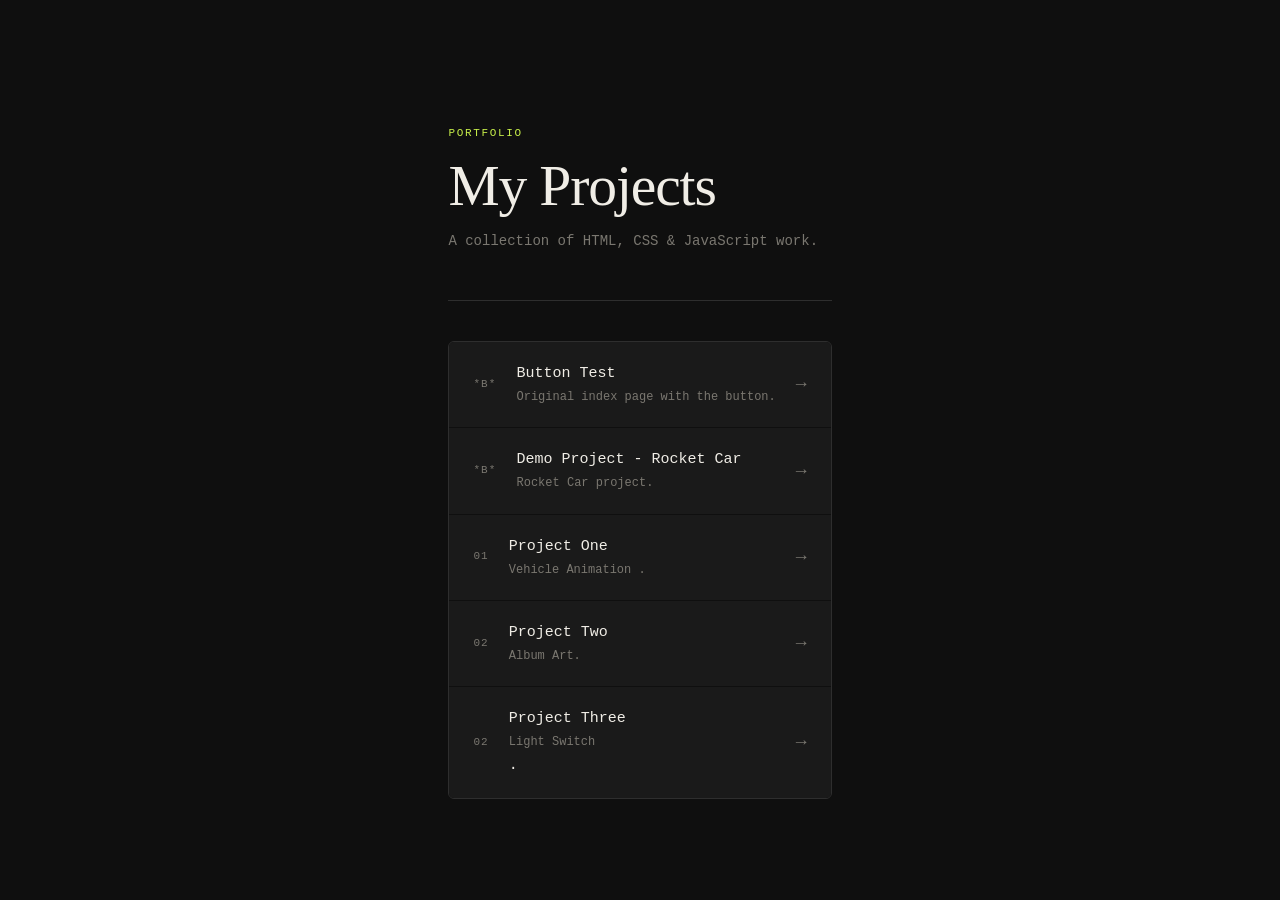
==== index.html @ d283843e "4/28/26" ====
<!DOCTYPE html>
<html lang="en">
<head>
  <meta charset="UTF-8">
  <meta name="viewport" content="width=device-width, initial-scale=1.0">
  <title>My Portfolio</title>
  <link rel="stylesheet" href="style.css">
</head>

<body>
  <main class="container">
    <header class="hero">
      <p class="label">Portfolio</p>
      <h1>My Projects</h1>
      <p class="subtitle">A collection of HTML, CSS &amp; JavaScript work.</p>
    </header>
    <ul class="project-list">
      <li>
        <a href="index-button.html" class="project-card">
          <span class="project-number">*B*</span>
          <span class="project-info">
            <span class="project-title">Button Test</span>
            <span class="project-desc">Original index page with the button.</span>
          </span>
          <span class="arrow">→</span>
        </a>
      </li>
      <li>
        <a href="./projects/rocket-car.html" class="project-card">
          <span class="project-number">*B*</span>
          <span class="project-info">
            <span class="project-title">Demo Project - Rocket Car</span>
            <span class="project-desc">Rocket Car project.</span>
          </span>
          <span class="arrow">→</span>
        </a>
      </li>
      <li>
        <a href="./projects/project-1.html" class="project-card">
          <span class="project-number">01</span>
          <span class="project-info">
            <span class="project-title">Project One</span>
            <span class="project-desc"> Vehicle Animation .</span>
          </span>
          <span class="arrow">→</span>
        </a>
      </li>
      <li>
        <a href="./projects/project-2.html" class="project-card">
          <span class="project-number">02</span>
          <span class="project-info">
            <span class="project-title">Project Two</span>
            <span class="project-desc"> Album Art.</span>
          </span>
          <span class="arrow">→</span>
        </a>
      </li>
      <li>
        <a href="./projects/project-3.html" class="project-card">
          <span class="project-number">02</span>
          <span class="project-info">
            <span class="project-title">Project Three</span>
            <span class="project-desc"> Light Switch </span>.</span>
          </span>
          <span class="arrow">→</span>
        </a>
      </li>    
    </ul>
  </main>
</body>
</html>
---- style.css ----
body {
    background: linear-gradient(135deg, #667eea 0%, #764ba2 100%);
    height: 100vh;
    display: flex;
    justify-content: center;
    align-items: center;
    color: white;
    font-family: 'Segoe UI', sans-serif;
}
#main-card {
    background: rgba(255, 255, 255, 0.1);
    padding: 40px;
    border-radius: 20px;
    backdrop-filter: blur(10px);
    border: 1px solid white;
    text-align: center;
}


/* ── Tokens ─────────────────────────────────────────── */
:root {
  --bg:        #0f0f0f;
  --surface:   #1a1a1a;
  --border:    #2e2e2e;
  --accent:    #c8f04a;
  --text:      #f0ede6;
  --muted:     #7a7770;
  --font-head: 'DM Serif Display', Georgia, serif;
  --font-body: 'DM Mono', 'Courier New', monospace;
  --radius:    6px;
  --max-w:     680px;
}

/* ── Reset ───────────────────────────────────────────── */
*, *::before, *::after { box-sizing: border-box; margin: 0; padding: 0; }

body {
  background: var(--bg);
  color: var(--text);
  font-family: var(--font-body);
  font-size: 15px;
  line-height: 1.6;
  min-height: 100vh;
  padding: 2rem 1.25rem 4rem;
}

/* ── Google Fonts ────────────────────────────────────── */
@import url('https://fonts.googleapis.com/css2?family=DM+Mono:wght@400;500&family=DM+Serif+Display&display=swap');

/* ── Layout ──────────────────────────────────────────── */
.container {
  max-width: var(--max-w);
  margin: 0 auto;
}

/* ── Hero ────────────────────────────────────────────── */
.hero {
  padding: 3.5rem 0 3rem;
  border-bottom: 1px solid var(--border);
  margin-bottom: 2.5rem;
}

.label {
  font-size: 11px;
  letter-spacing: 0.15em;
  text-transform: uppercase;
  color: var(--accent);
  margin-bottom: 0.75rem;
}

h1 {
  font-family: var(--font-head);
  font-size: clamp(2.4rem, 6vw, 3.6rem);
  font-weight: 400;
  line-height: 1.1;
  letter-spacing: -0.02em;
  color: var(--text);
  margin-bottom: 0.75rem;
}

.subtitle {
  color: var(--muted);
  font-size: 14px;
}

/* ── Project list ────────────────────────────────────── */
.project-list {
  list-style: none;
  display: flex;
  flex-direction: column;
  gap: 1px;
  border: 1px solid var(--border);
  border-radius: var(--radius);
  overflow: hidden;
}

.project-card {
  display: flex;
  align-items: center;
  gap: 1.25rem;
  padding: 1.25rem 1.5rem;
  background: var(--surface);
  text-decoration: none;
  color: var(--text);
  transition: background 0.15s ease;
}

.project-card:hover {
  background: #222;
}

.project-card:hover .arrow {
  transform: translateX(4px);
  color: var(--accent);
}

.project-number {
  font-size: 11px;
  color: var(--muted);
  letter-spacing: 0.1em;
  min-width: 2ch;
}

.project-info {
  flex: 1;
  display: flex;
  flex-direction: column;
  gap: 2px;
}

.project-title {
  font-size: 15px;
  font-weight: 500;
  color: var(--text);
}

.project-desc {
  font-size: 12px;
  color: var(--muted);
}

.arrow {
  font-size: 18px;
  color: var(--muted);
  transition: transform 0.15s ease, color 0.15s ease;
}

/* ── Project page ────────────────────────────────────── */
.project-header {
  display: flex;
  align-items: center;
  gap: 1rem;
  padding: 2rem 0 2rem;
  border-bottom: 1px solid var(--border);
  margin-bottom: 2.5rem;
}

.back-btn {
  display: inline-flex;
  align-items: center;
  gap: 6px;
  font-family: var(--font-body);
  font-size: 12px;
  letter-spacing: 0.08em;
  color: var(--muted);
  background: transparent;
  border: 1px solid var(--border);
  border-radius: var(--radius);
  padding: 6px 12px;
  cursor: pointer;
  text-decoration: none;
  transition: border-color 0.15s, color 0.15s;
  white-space: nowrap;
}

.back-btn:hover {
  border-color: var(--accent);
  color: var(--accent);
}

.project-header h1 {
  font-size: clamp(1.5rem, 4vw, 2.2rem);
}

/* ── Output / demo area ──────────────────────────────── */
.demo-area {
  background: var(--surface);
  border: 1px solid var(--border);
  border-radius: var(--radius);
  padding: 2rem;
  margin-bottom: 2rem;
  min-height: 180px;
}

.demo-area p.placeholder {
  color: var(--muted);
  font-size: 13px;
  text-align: center;
  margin-top: 3rem;
}

/* ── Run button ──────────────────────────────────────── */
.run-btn {
  display: inline-flex;
  align-items: center;
  gap: 8px;
  font-family: var(--font-body);
  font-size: 13px;
  letter-spacing: 0.06em;
  color: #0f0f0f;
  background: var(--accent);
  border: none;
  border-radius: var(--radius);
  padding: 10px 20px;
  cursor: pointer;
  transition: opacity 0.15s;
}

.run-btn:hover { opacity: 0.85; }
.run-btn:active { opacity: 0.7; transform: scale(0.98); }

/* ── Output log ──────────────────────────────────────── */
#output {
  margin-top: 1.5rem;
  font-size: 13px;
  color: var(--text);
  white-space: pre-wrap;
  line-height: 1.8;
}
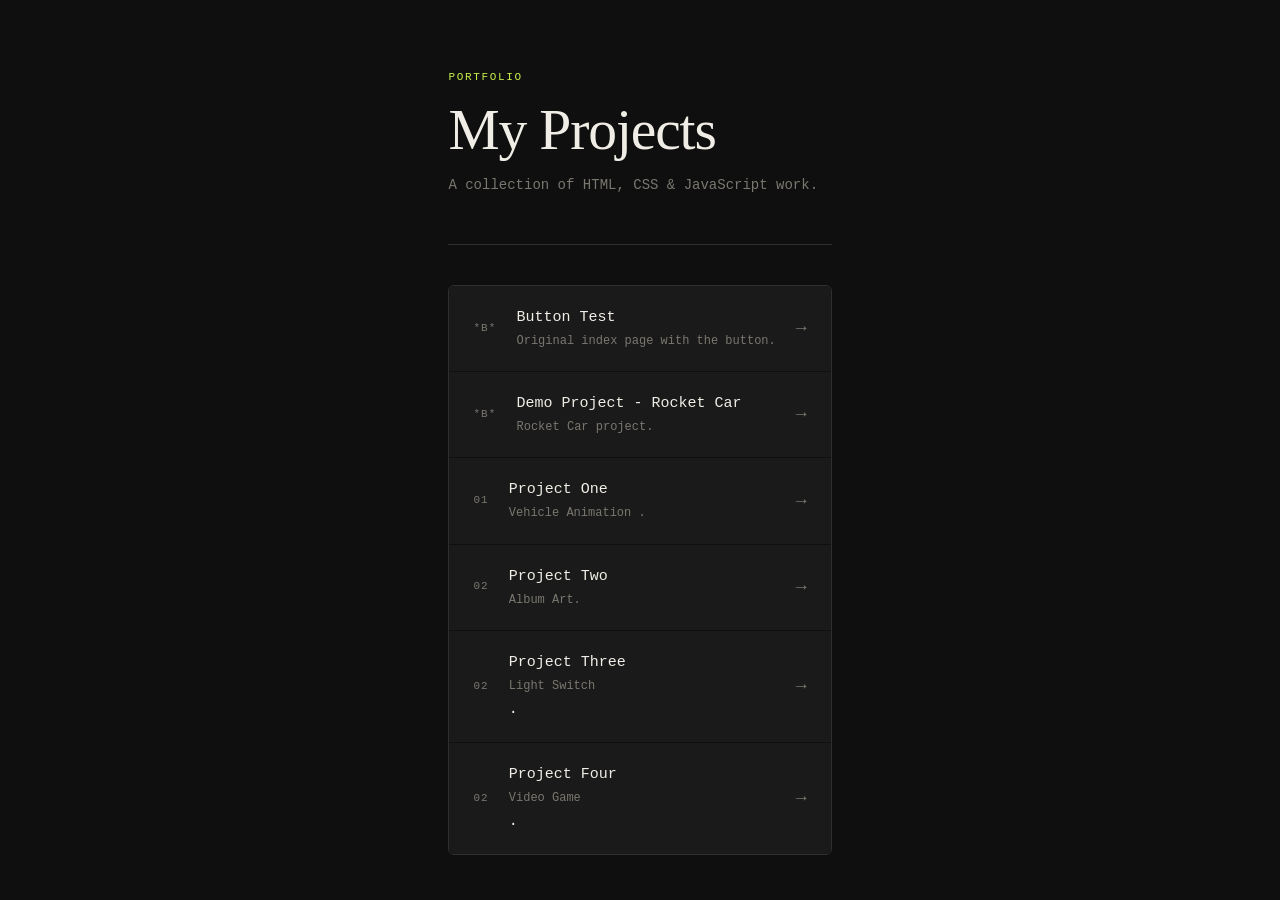
==== commit 67e4d153: "4/28//26" ====
--- a/index.html
+++ b/index.html
@@ -65,6 +65,16 @@
           <span class="arrow">→</span>
         </a>
       </li>    
+       <li>
+        <a href="./projects/project-4.html" class="project-card">
+          <span class="project-number">02</span>
+          <span class="project-info">
+            <span class="project-title">Project Four</span>
+            <span class="project-desc"> Video Game </span>.</span>
+          </span>
+          <span class="arrow">→</span>
+        </a>
+      </li>
     </ul>
   </main>
 </body>
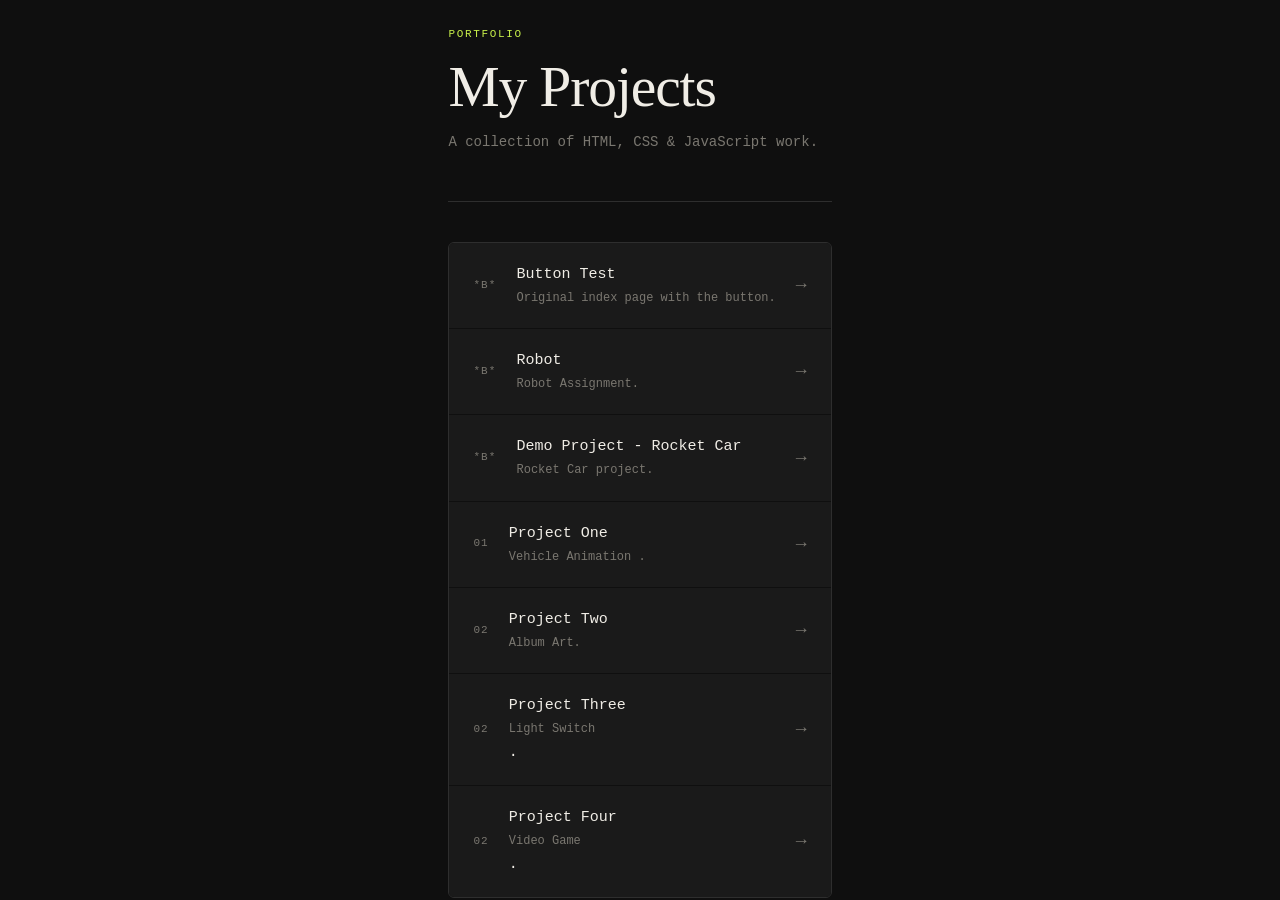
==== commit 923aa2a8: "4/30/26" ====
--- a/index.html
+++ b/index.html
@@ -21,6 +21,16 @@
           <span class="project-info">
             <span class="project-title">Button Test</span>
             <span class="project-desc">Original index page with the button.</span>
+          </span>
+          <span class="arrow">→</span>
+        </a>
+      </li>
+      <li>
+        <a href="./projects/A-1.html" class="project-card">
+          <span class="project-number">*B*</span>
+          <span class="project-info">
+            <span class="project-title"> Robot </span>
+            <span class="project-desc"> Robot Assignment.</span>
           </span>
           <span class="arrow">→</span>
         </a>
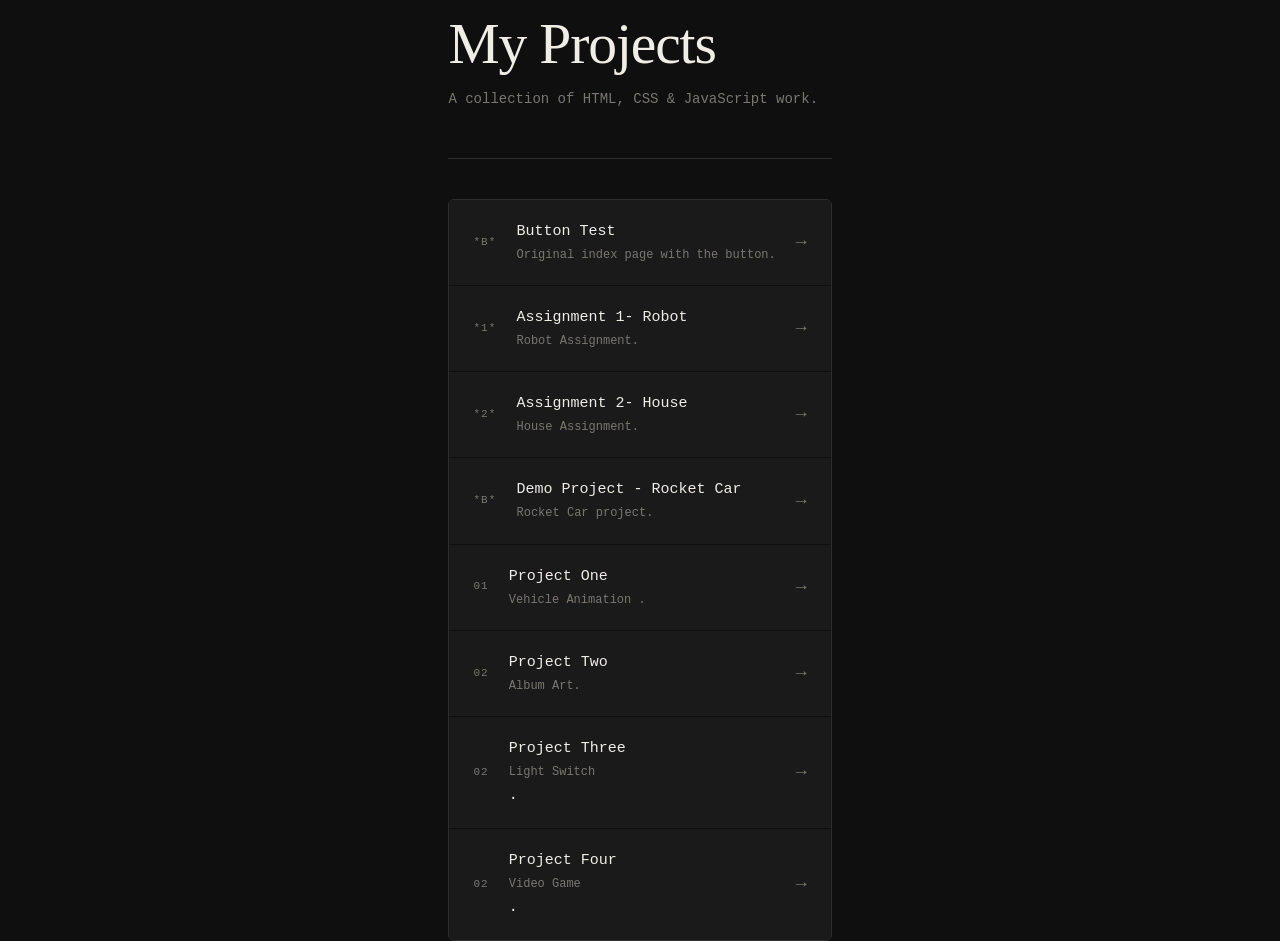
==== commit 4315507e: "4/30/26" ====
--- a/index.html
+++ b/index.html
@@ -27,10 +27,20 @@
       </li>
       <li>
         <a href="./projects/A-1.html" class="project-card">
-          <span class="project-number">*B*</span>
+          <span class="project-number">*1*</span>
           <span class="project-info">
-            <span class="project-title"> Robot </span>
+            <span class="project-title"> Assignment 1- Robot </span>
             <span class="project-desc"> Robot Assignment.</span>
+          </span>
+          <span class="arrow">→</span>
+        </a>
+      </li>
+      <li>
+        <a href="./projects/A-2.html" class="project-card">
+          <span class="project-number">*2*</span>
+          <span class="project-info">
+            <span class="project-title"> Assignment 2- House </span>
+            <span class="project-desc"> House Assignment.</span>
           </span>
           <span class="arrow">→</span>
         </a>
--- a/style.css
+++ b/style.css
@@ -4,7 +4,7 @@
     display: flex;
     justify-content: center;
     align-items: center;
-    color: white;
+    color: pink;
     font-family: 'Segoe UI', sans-serif;
 }
 #main-card {
@@ -12,7 +12,7 @@
     padding: 40px;
     border-radius: 20px;
     backdrop-filter: blur(10px);
-    border: 1px solid white;
+    border: 1px solid pink;
     text-align: center;
 }
 
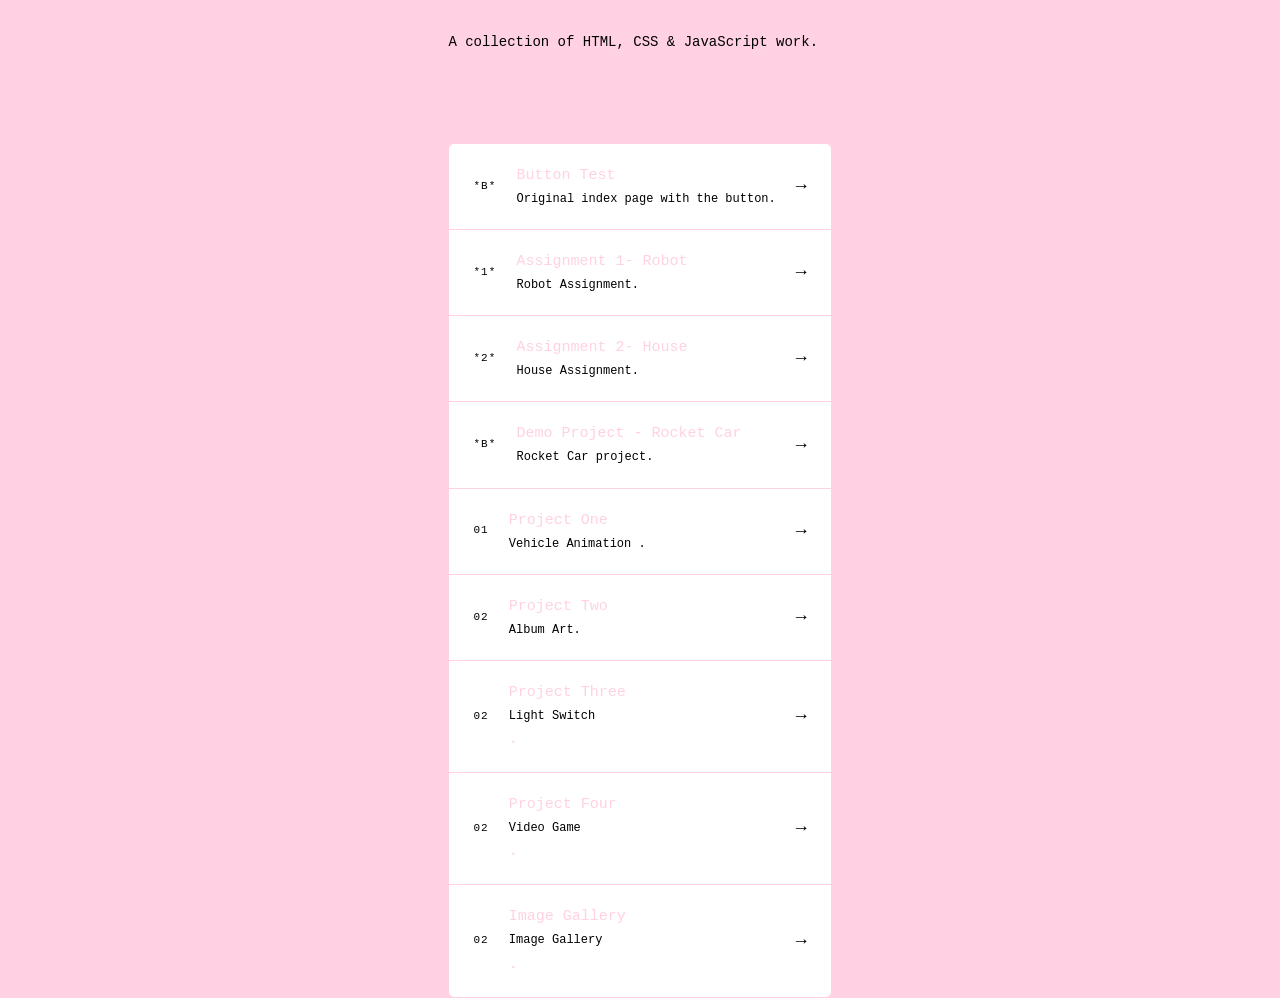
==== commit dbf22dc0: "5/6/26" ====
--- a/index.html
+++ b/index.html
@@ -95,6 +95,16 @@
           <span class="arrow">→</span>
         </a>
       </li>
+      <li>
+        <a href="./Gallery/gallery.html" class="project-card">
+          <span class="project-number">02</span>
+          <span class="project-info">
+            <span class="project-title">Image Gallery</span>
+            <span class="project-desc"> Image Gallery </span>.</span>
+          </span>
+          <span class="arrow">→</span>
+        </a>
+      </li>
     </ul>
   </main>
 </body>
--- a/style.css
+++ b/style.css
@@ -1,5 +1,5 @@
 body {
-    background: linear-gradient(135deg, #667eea 0%, #764ba2 100%);
+    background: linear-gradient(135deg, #ffd1e3 0%, #764ba2 100%);
     height: 100vh;
     display: flex;
     justify-content: center;
@@ -19,12 +19,12 @@
 
 /* ── Tokens ─────────────────────────────────────────── */
 :root {
-  --bg:        #0f0f0f;
-  --surface:   #1a1a1a;
-  --border:    #2e2e2e;
-  --accent:    #c8f04a;
-  --text:      #f0ede6;
-  --muted:     #7a7770;
+  --bg:        #ffd1e3;
+  --surface:   #ffffff;
+  --border:    #ffd1e3;
+  --accent:    #ffd1e3;
+  --text:      #ffd1e3;
+  --muted:     #000000;
   --font-head: 'DM Serif Display', Georgia, serif;
   --font-body: 'DM Mono', 'Courier New', monospace;
   --radius:    6px;
@@ -106,7 +106,7 @@
 }
 
 .project-card:hover {
-  background: #222;
+  background: #ffd1e3;
 }
 
 .project-card:hover .arrow {
@@ -207,7 +207,7 @@
   font-family: var(--font-body);
   font-size: 13px;
   letter-spacing: 0.06em;
-  color: #0f0f0f;
+  color: #fa96d4;
   background: var(--accent);
   border: none;
   border-radius: var(--radius);
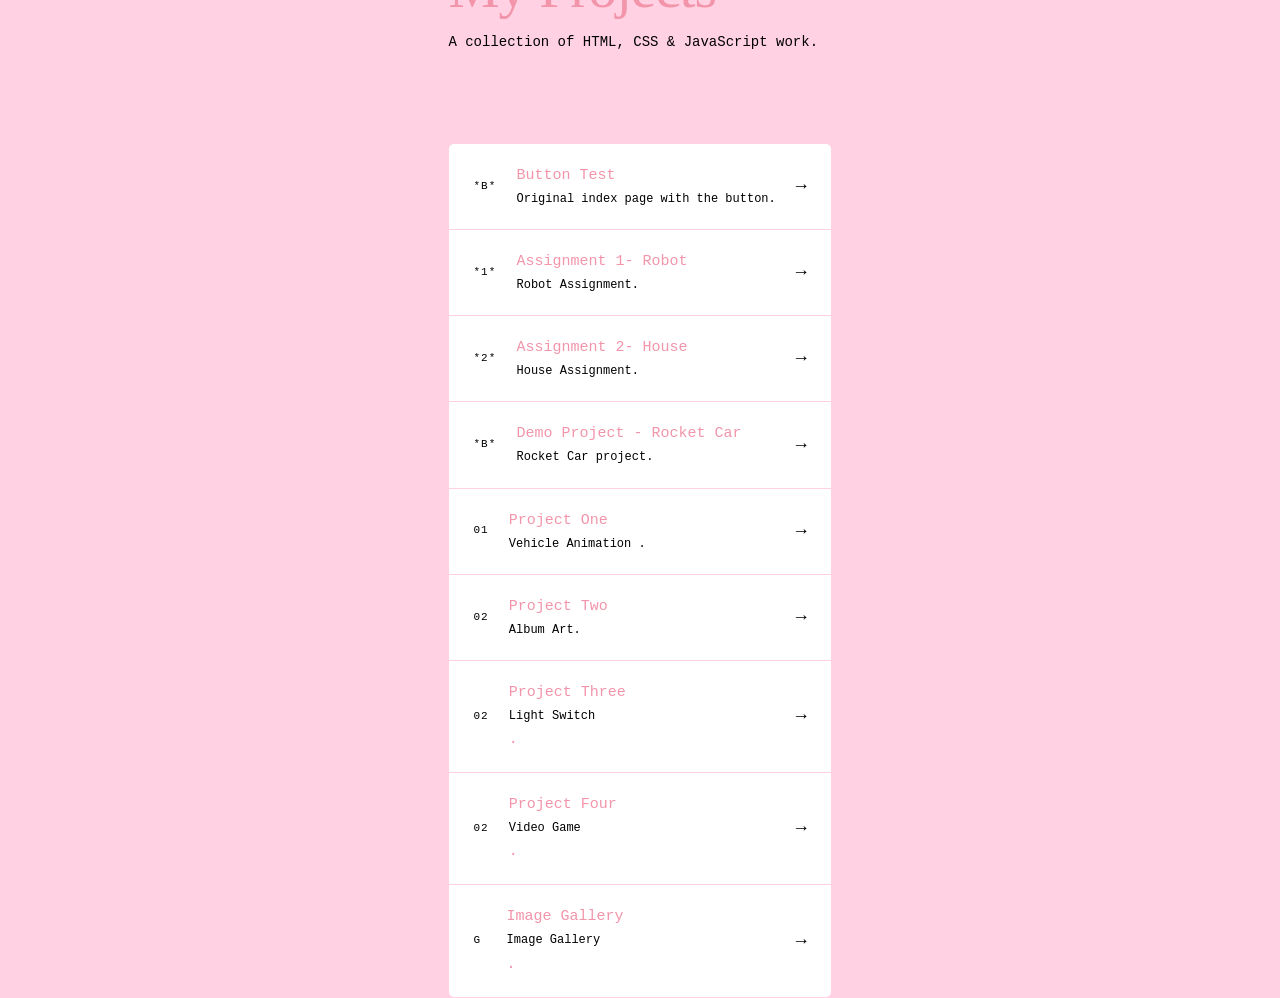
==== commit b02ffae1: "5/6/26" ====
--- a/index.html
+++ b/index.html
@@ -97,7 +97,7 @@
       </li>
       <li>
         <a href="./Gallery/gallery.html" class="project-card">
-          <span class="project-number">02</span>
+          <span class="project-number">G</span>
           <span class="project-info">
             <span class="project-title">Image Gallery</span>
             <span class="project-desc"> Image Gallery </span>.</span>
--- a/style.css
+++ b/style.css
@@ -23,7 +23,7 @@
   --surface:   #ffffff;
   --border:    #ffd1e3;
   --accent:    #ffd1e3;
-  --text:      #ffd1e3;
+  --text:      #f294aa;
   --muted:     #000000;
   --font-head: 'DM Serif Display', Georgia, serif;
   --font-body: 'DM Mono', 'Courier New', monospace;
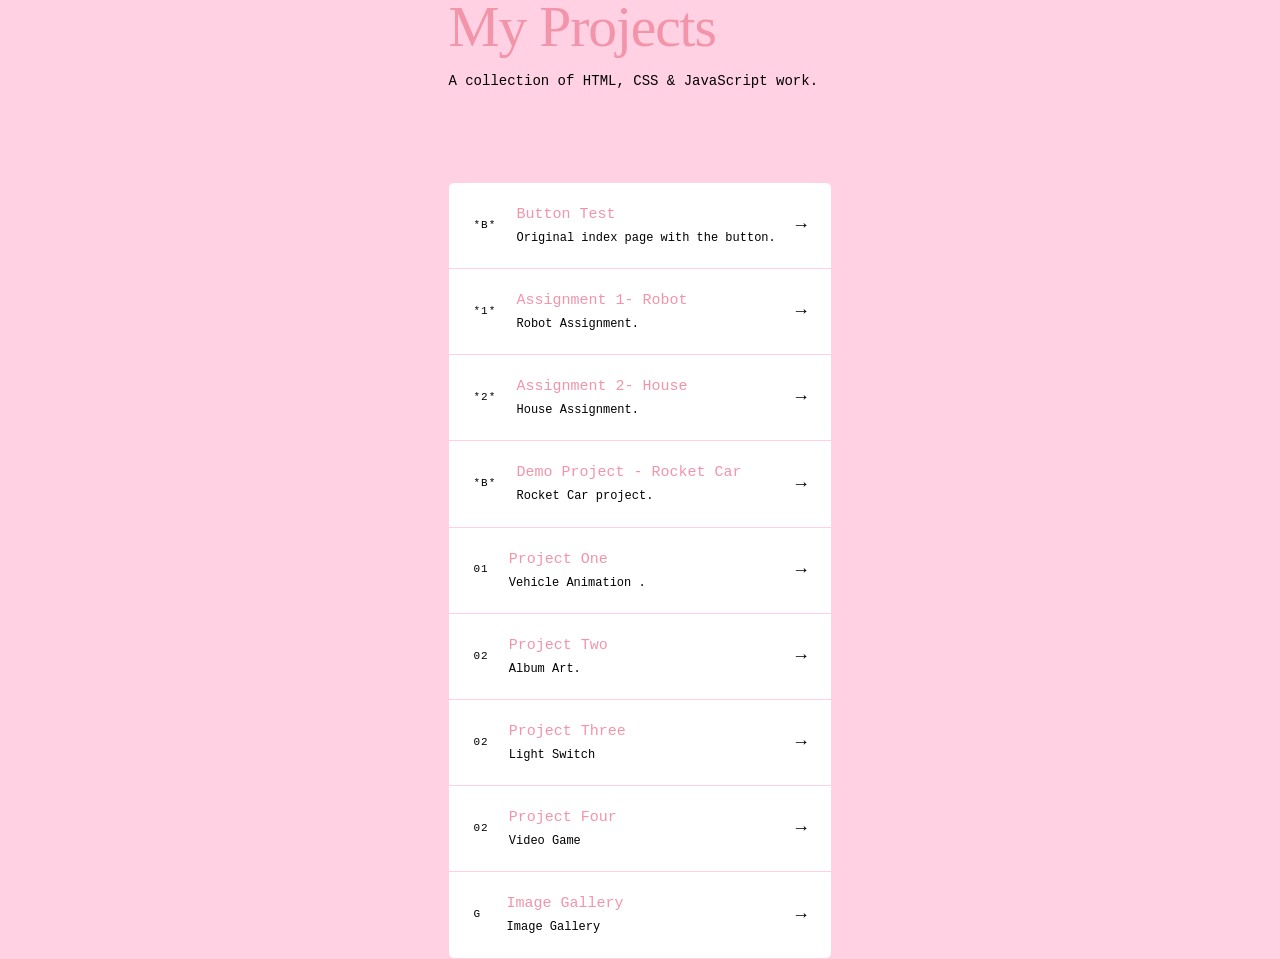
==== commit 5e4d6e02: "5/6/26" ====
--- a/index.html
+++ b/index.html
@@ -80,7 +80,7 @@
           <span class="project-number">02</span>
           <span class="project-info">
             <span class="project-title">Project Three</span>
-            <span class="project-desc"> Light Switch </span>.</span>
+            <span class="project-desc"> Light Switch </span></span>
           </span>
           <span class="arrow">→</span>
         </a>
@@ -90,7 +90,7 @@
           <span class="project-number">02</span>
           <span class="project-info">
             <span class="project-title">Project Four</span>
-            <span class="project-desc"> Video Game </span>.</span>
+            <span class="project-desc"> Video Game </span></span>
           </span>
           <span class="arrow">→</span>
         </a>
@@ -100,7 +100,7 @@
           <span class="project-number">G</span>
           <span class="project-info">
             <span class="project-title">Image Gallery</span>
-            <span class="project-desc"> Image Gallery </span>.</span>
+            <span class="project-desc"> Image Gallery </span></span>
           </span>
           <span class="arrow">→</span>
         </a>
